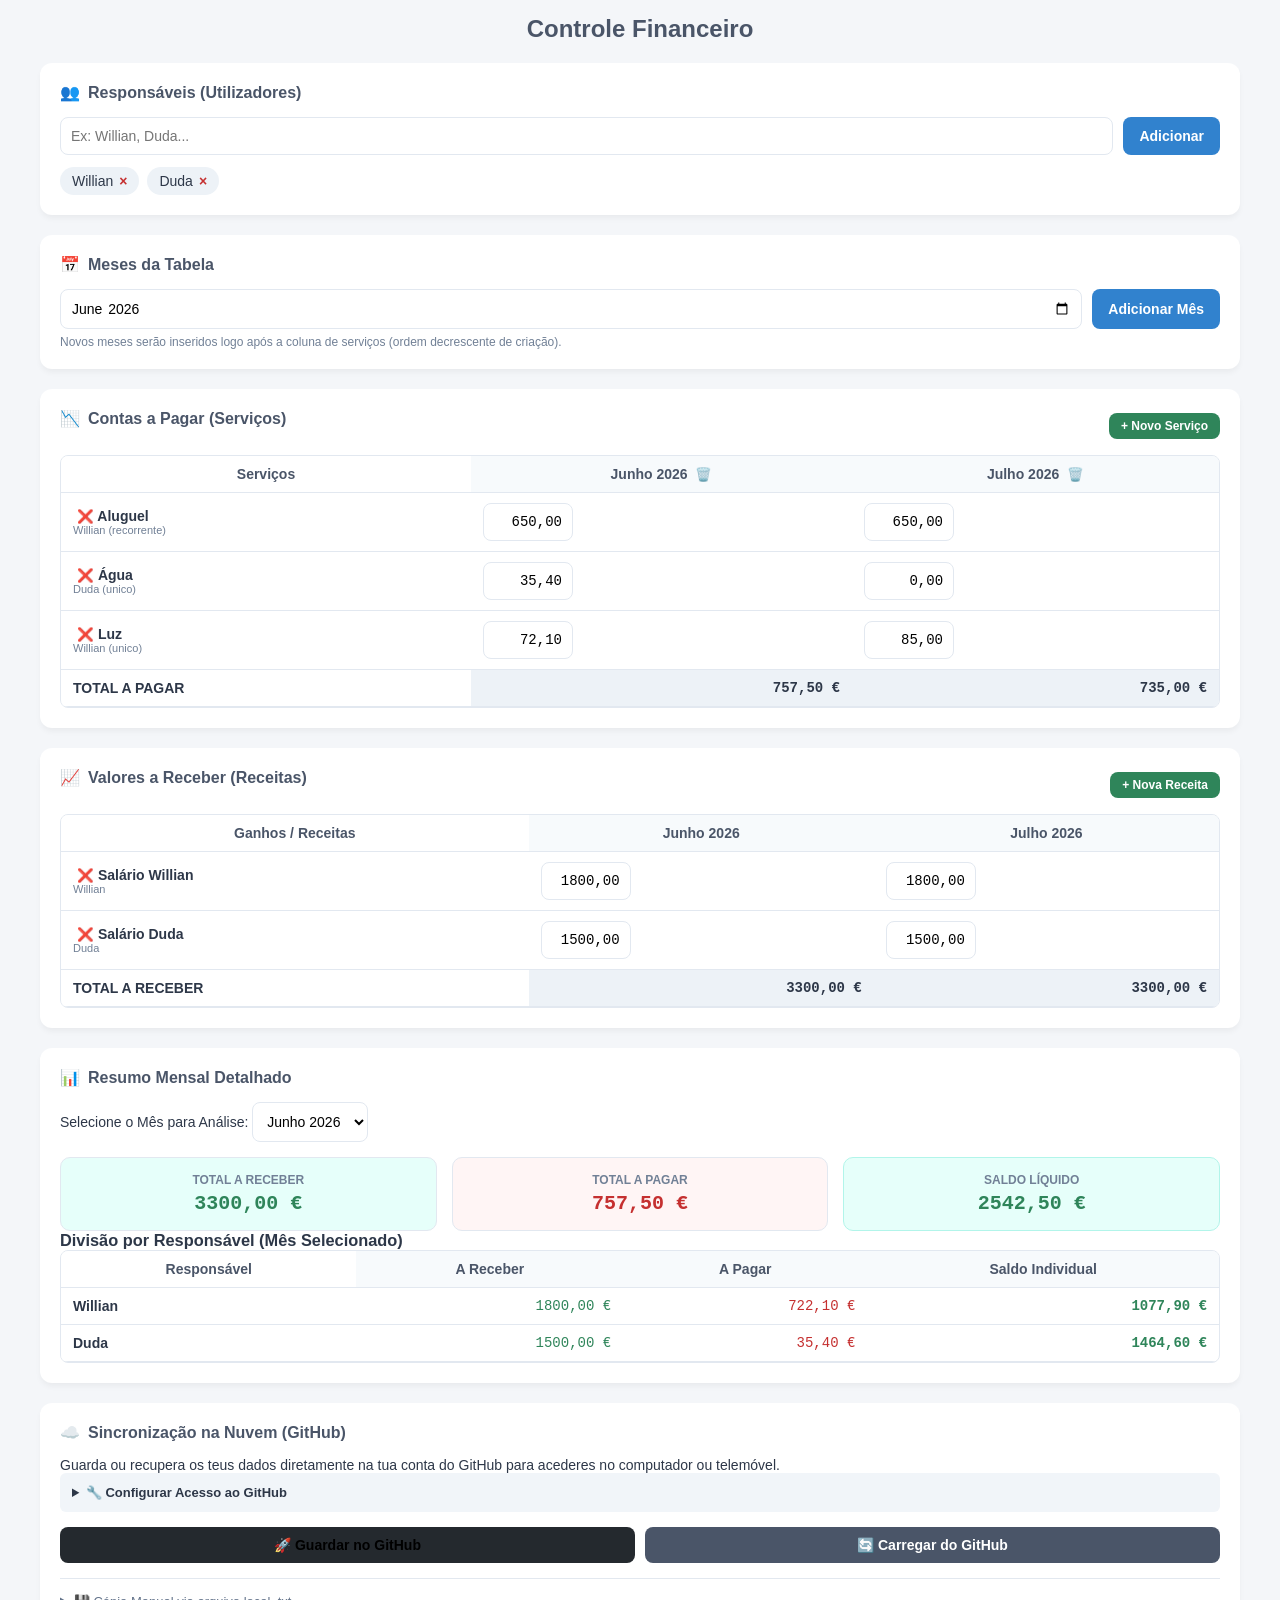
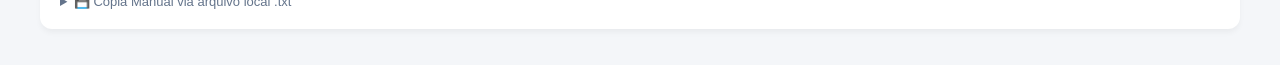
==== index.html @ 886abc7f "Add files via upload" ====
<!DOCTYPE html>
<html lang="pt">
<head>
    <meta charset="UTF-8">
    <meta name="viewport" content="width=device-width, initial-scale=1.0">
    <title>Controle Financeiro</title>
    <link rel="stylesheet" href="style.css">
</head>
<body>
    <div class="container">
        <header>
            <h1>Controle Financeiro</h1>
        </header>

        <section class="card">
            <h2><span class="icon">👥</span> Responsáveis (Utilizadores)</h2>
            <div class="user-management">
                <div class="input-group">
                    <input type="text" id="new-user-name" placeholder="Ex: Willian, Duda...">
                    <button class="btn btn-primary" onclick="addUser()">Adicionar</button>
                </div>
                <div id="users-list" class="tags-list"></div>
            </div>
        </section>

        <section class="card">
            <h2><span class="icon">📅</span> Meses da Tabela</h2>
            <div class="month-management">
                <div class="input-group">
                    <input type="month" id="new-month-input" value="2026-06">
                    <button class="btn btn-primary" onclick="addMonth()">Adicionar Mês</button>
                </div>
                <p class="help-text">Novos meses serão inseridos logo após a coluna de serviços (ordem decrescente de criação).</p>
            </div>
        </section>

        <section class="card table-card">
            <div class="table-header-actions">
                <h2><span class="icon">📉</span> Contas a Pagar (Serviços)</h2>
                <button class="btn btn-success btn-sm" onclick="openExpenseModal()">+ Novo Serviço</button>
            </div>
            <div class="table-responsive">
                <table id="expenses-table">
                    <thead></thead>
                    <tbody></tbody>
                    <tfoot></tfoot>
                </table>
            </div>
        </section>

        <section class="card table-card">
            <div class="table-header-actions">
                <h2><span class="icon">📈</span> Valores a Receber (Receitas)</h2>
                <button class="btn btn-success btn-sm" onclick="openIncomeModal()">+ Nova Receita</button>
            </div>
            <div class="table-responsive">
                <table id="incomes-table">
                    <thead></thead>
                    <tbody></tbody>
                    <tfoot></tfoot>
                </table>
            </div>
        </section>

        <section class="card summary-card">
            <h2><span class="icon">📊</span> Resumo Mensal Detalhado</h2>
            <div class="month-selector-wrapper">
                <label for="dashboard-month-select">Selecione o Mês para Análise:</label>
                <select id="dashboard-month-select" onchange="updateDashboard()">
                </select>
            </div>

            <div class="dashboard-grid">
                <div class="dash-box income-box">
                    <h3>Total a Receber</h3>
                    <p id="dash-total-income">€0,00</p>
                </div>
                <div class="dash-box expense-box">
                    <h3>Total a Pagar</h3>
                    <p id="dash-total-expense">€0,00</p>
                </div>
                <div class="dash-box balance-box" id="dash-balance-box">
                    <h3>Saldo Líquido</h3>
                    <p id="dash-balance-value">€0,00</p>
                </div>
            </div>

            <div class="breakdown-section">
                <h3>Divisão por Responsável (Mês Selecionado)</h3>
                <div class="table-responsive">
                    <table id="breakdown-table">
                        <thead>
                            <tr>
                                <th>Responsável</th>
                                <th>A Receber</th>
                                <th>A Pagar</th>
                                <th>Saldo Individual</th>
                            </tr>
                        </thead>
                        <tbody></tbody>
                    </table>
                </div>
            </div>
        </section>

<section class="card action-card">
            <h2><span class="icon">☁️</span> Sincronização na Nuvem (GitHub)</h2>
            <p>Guarda ou recupera os teus dados diretamente na tua conta do GitHub para acederes no computador ou telemóvel.</p>
            
            <div style="background: #f1f5f9; padding: 12px; border-radius: 6px; margin-bottom: 15px; font-size: 13px;">
                <details>
                    <summary style="cursor: pointer; font-weight: bold; color: var(--primary-color);">🔧 Configurar Acesso ao GitHub</summary>
                    <div style="display: flex; flex-direction: column; gap: 8px; margin-top: 10px;">
                        <input type="text" id="gh-user" placeholder="Teu utilizador do GitHub">
                        <input type="text" id="gh-repo" placeholder="Nome do repositório">
                        <input type="password" id="gh-token" placeholder="Teu Personal Access Token (Token Classic)">
                        <button class="btn" onclick="saveGitHubConfig()" style="padding: 5px; font-size: 12px;">Gravar Configuração</button>
                    </div>
                </details>
            </div>

            <div style="display: flex; gap: 10px; margin-bottom: 15px;">
                <button class="btn" style="flex: 1; background-color: #24292e;" onclick="saveToGitHub()">🚀 Guardar no GitHub</button>
                <button class="btn btn-secondary" style="flex: 1;" onclick="loadFromGitHub()">🔄 Carregar do GitHub</button>
            </div>
            
            <hr style="border: 0; border-top: 1px solid var(--border-color); margin: 15px 0;">

            <details>
                <summary style="cursor: pointer; font-size: 13px; color: #64748b;">💾 Cópia Manual via arquivo local .txt</summary>
                <div style="display: flex; flex-direction: column; gap: 10px; margin-top: 10px;">
                    <button class="btn btn-secondary" onclick="exportToTxt()">Exportar arquivo .txt</button>
                    <input type="file" id="import-file" accept=".txt" onchange="importFromTxt(event)" style="font-size: 12px;">
                </div>
            </details>
        </section>


    <div id="expense-modal" class="modal">
        <div class="modal-content">
            <span class="close-modal" onclick="closeExpenseModal()">&times;</span>
            <h3>Adicionar Novo Serviço (A Pagar)</h3>
            <div class="form-group">
                <label for="exp-name">Nome do Serviço:</label>
                <input type="text" id="exp-name" placeholder="Ex: Aluguel, Luz...">
            </div>
            <div class="form-group">
                <label for="exp-type">Tipo de Cobrança:</label>
                <select id="exp-type">
                    <option value="recorrente">Recorrente (Repete automaticamente nos novos meses)</option>
                    <option value="unico">Valor Único (Lançamento pontual)</option>
                </select>
            </div>
            <div class="form-group">
                <label for="exp-user">Responsável:</label>
                <select id="exp-user" class="user-dropdown-select"></select>
            </div>
            <button class="btn btn-success btn-block" onclick="saveNewExpense()">Salvar Serviço</button>
        </div>
    </div>

    <div id="income-modal" class="modal">
        <div class="modal-content">
            <span class="close-modal" onclick="closeIncomeModal()">&times;</span>
            <h3>Adicionar Novo Ganho (A Receber)</h3>
            <div class="form-group">
                <label for="inc-name">Descrição do Ganho:</label>
                <input type="text" id="inc-name" placeholder="Ex: Salário Willian, Subsídio...">
            </div>
            <div class="form-group">
                <label for="inc-user">Responsável:</label>
                <select id="inc-user" class="user-dropdown-select"></select>
            </div>
            <button class="btn btn-success btn-block" onclick="saveNewIncome()">Salvar Receita</button>
        </div>
    </div>

    <script src="script.js"></script>
</body>
</html>
---- style.css ----
* {
    box-sizing: border-box;
    margin: 0;
    padding: 0;
    font-family: -apple-system, BlinkMacSystemFont, "Segoe UI", Roboto, Arial, sans-serif;
}

:root {
    --bg-color: #f4f6f9;
    --card-bg: #ffffff;
    --text-main: #2d3748;
    --text-muted: #718096;
    --primary: #4a5568;
    --success: #2f855a;
    --success-light: #e6fffa;
    --danger: #c53030;
    --danger-light: #fff5f5;
    --border-color: #e2e8f0;
    --accent: #3182ce;
}

body {
    background-color: var(--bg-color);
    color: var(--text-main);
    padding: 15px;
    font-size: 14px;
}

.container {
    max-width: 1200px;
    margin: 0 auto;
}

header {
    margin-bottom: 20px;
    text-align: center;
}

header h1 {
    font-size: 24px;
    color: var(--primary);
}

.card {
    background: var(--card-bg);
    border-radius: 12px;
    padding: 20px;
    margin-bottom: 20px;
    box-shadow: 0 4px 6px -1px rgba(0, 0, 0, 0.05);
}

.card h2 {
    font-size: 16px;
    margin-bottom: 15px;
    display: flex;
    align-items: center;
    color: var(--primary);
}

.card h2 .icon { margin-right: 8px; }

.input-group {
    display: flex;
    gap: 10px;
}

input[type="text"], input[type="month"], select {
    flex: 1;
    padding: 10px;
    border: 1px solid var(--border-color);
    border-radius: 8px;
    font-size: 14px;
    background-color: #fff;
}

.btn {
    padding: 10px 16px;
    border: none;
    border-radius: 8px;
    font-weight: 600;
    cursor: pointer;
    font-size: 14px;
}

.btn-sm { padding: 6px 12px; font-size: 12px; }
.btn-primary { background-color: var(--accent); color: white; }
.btn-success { background-color: var(--success); color: white; }
.btn-secondary { background-color: var(--primary); color: white; }
.btn-block { width: 100%; display: block; }

.help-text { font-size: 12px; color: var(--text-muted); margin-top: 6px; }

.tags-list { display: flex; flex-wrap: wrap; gap: 8px; margin-top: 12px; }
.tag {
    background: #edf2f7;
    padding: 6px 12px;
    border-radius: 20px;
    display: flex;
    align-items: center;
    gap: 6px;
}
.tag .remove-btn { cursor: pointer; color: var(--danger); font-weight: bold; }

.table-header-actions {
    display: flex;
    justify-content: space-between;
    align-items: center;
    margin-bottom: 12px;
}

.table-responsive {
    width: 100%;
    overflow-x: auto;
    border: 1px solid var(--border-color);
    border-radius: 8px;
}

table {
    width: 100%;
    border-collapse: collapse;
    min-width: 600px;
}

th, td {
    padding: 10px 12px;
    border-bottom: 1px solid var(--border-color);
}

th { background-color: #f7fafc; color: var(--primary); font-weight: 600; }

td:first-child, th:first-child {
    font-weight: 600;
    position: sticky;
    left: 0;
    background: #fff;
    z-index: 2;
    box-shadow: 2px 0 5px rgba(0,0,0,0.03);
}

.currency-input {
    width: 90px;
    padding: 6px;
    border: 1px solid transparent;
    border-radius: 4px;
    text-align: right;
    background: #f8fafc;
    font-family: monospace;
}

.currency-input:focus {
    border-color: var(--accent);
    background: #fff;
    outline: none;
}

tfoot tr { background-color: #edf2f7; font-weight: bold; }

.meta-info { display: block; font-size: 11px; color: var(--text-muted); font-weight: normal; }
.delete-row-btn { background: none; border: none; color: var(--danger); cursor: pointer; margin-left: 4px;}

.dashboard-grid {
    display: grid;
    grid-template-columns: repeat(auto-fit, minmax(220px, 1fr));
    gap: 15px;
    margin-top: 15px;
}

.dash-box { padding: 15px; border-radius: 10px; text-align: center; border: 1px solid var(--border-color); }
.dash-box h3 { font-size: 12px; color: var(--text-muted); text-transform: uppercase; margin-bottom: 5px;}
.dash-box p { font-size: 20px; font-weight: bold; font-family: monospace; }

.income-box { background: var(--success-light); color: var(--success); }
.expense-box { background: var(--danger-light); color: var(--danger); }
.balance-positive { background: var(--success-light); color: var(--success); border-color: #b2f5ea; }
.balance-negative { background: var(--danger-light); color: var(--danger); border-color: #feb2b2; }

.modal {
    display: none; position: fixed; z-index: 100; left: 0; top: 0; width: 100%; height: 100%;
    background: rgba(0,0,0,0.4); align-items: center; justify-content: center; padding: 15px;
}
.modal-content { background: #fff; padding: 20px; border-radius: 12px; width: 100%; max-width: 400px; position: relative; }
.close-modal { position: absolute; right: 15px; top: 12px; font-size: 24px; cursor: pointer; }
.form-group { margin-bottom: 15px; }
.form-group label { display: block; margin-bottom: 5px; font-weight: 600; }

@media (max-width: 600px) {
    .dashboard-grid { grid-template-columns: 1fr; }
    .input-group { flex-direction: column; }
    .btn { width: 100%; text-align: center; }
}
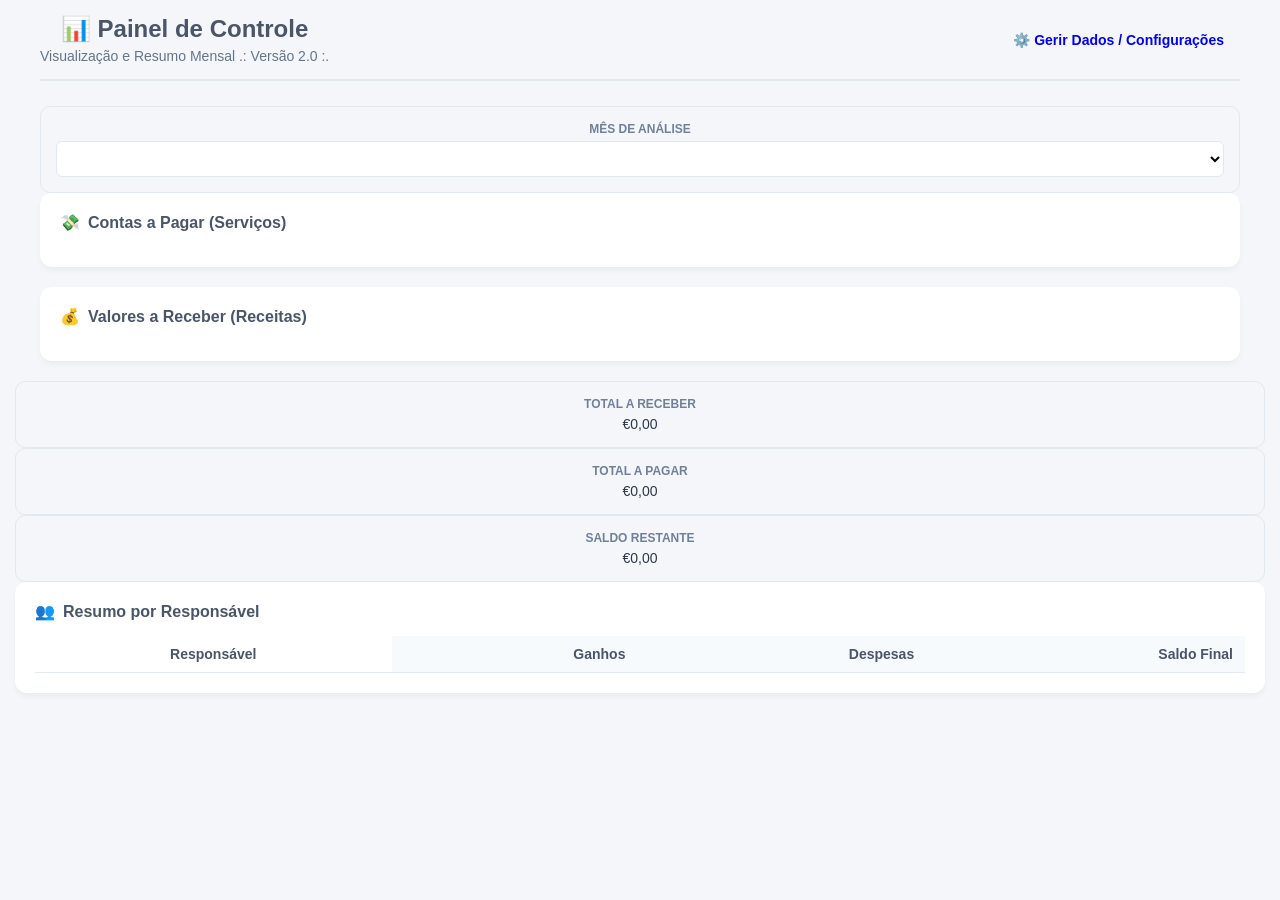
==== commit a242ddd0: "Refactor index.html for financial management UI" ====
--- a/index.html
+++ b/index.html
@@ -1,45 +1,35 @@
 <!DOCTYPE html>
-<html lang="pt">
+<html lang="pt-PT">
 <head>
     <meta charset="UTF-8">
     <meta name="viewport" content="width=device-width, initial-scale=1.0">
-    <title>Controle Financeiro</title>
+    <title>Gestão Financeira</title>
     <link rel="stylesheet" href="style.css">
 </head>
 <body>
+
     <div class="container">
-        <header>
-            <h1>Controle Financeiro</h1>
+        <header style="display: flex; justify-content: space-between; align-items: center; margin-bottom: 25px; padding-bottom: 15px; border-bottom: 2px solid var(--border-color);">
+            <div>
+                <h1 style="margin: 0;">📊 Painel de Controle</h1>
+                <p style="margin: 5px 0 0 0; color: #64748b;">Visualização e Resumo Mensal .: Versão 2.0 :.</p>
+            </div>
+            <a href="config.html" class="btn" style="background-color: var(--primary-color); text-decoration: none; display: inline-flex; align-items: center; gap: 8px;">
+                ⚙️ Gerir Dados / Configurações
+            </a>
         </header>
 
+            <div class="dash-box">
+                <h3>Mês de Análise</h3>
+                <select id="dashboard-month-select" onchange="updateDashboard()" style="width: 100%; padding: 8px; border-radius: 6px; border: 1px solid var(--border-color); font-weight: bold;"></select>
+            </div>
+
+ 
         <section class="card">
-            <h2><span class="icon">👥</span> Responsáveis (Utilizadores)</h2>
-            <div class="user-management">
-                <div class="input-group">
-                    <input type="text" id="new-user-name" placeholder="Ex: Willian, Duda...">
-                    <button class="btn btn-primary" onclick="addUser()">Adicionar</button>
-                </div>
-                <div id="users-list" class="tags-list"></div>
+            <div class="card-header">
+                <h2><span class="icon">💸</span> Contas a Pagar (Serviços)</h2>
             </div>
-        </section>
-
-        <section class="card">
-            <h2><span class="icon">📅</span> Meses da Tabela</h2>
-            <div class="month-management">
-                <div class="input-group">
-                    <input type="month" id="new-month-input" value="2026-06">
-                    <button class="btn btn-primary" onclick="addMonth()">Adicionar Mês</button>
-                </div>
-                <p class="help-text">Novos meses serão inseridos logo após a coluna de serviços (ordem decrescente de criação).</p>
-            </div>
-        </section>
-
-        <section class="card table-card">
-            <div class="table-header-actions">
-                <h2><span class="icon">📉</span> Contas a Pagar (Serviços)</h2>
-                <button class="btn btn-success btn-sm" onclick="openExpenseModal()">+ Novo Serviço</button>
-            </div>
-            <div class="table-responsive">
+            <div class="table-container">
                 <table id="expenses-table">
                     <thead></thead>
                     <tbody></tbody>
@@ -48,12 +38,11 @@
             </div>
         </section>
 
-        <section class="card table-card">
-            <div class="table-header-actions">
-                <h2><span class="icon">📈</span> Valores a Receber (Receitas)</h2>
-                <button class="btn btn-success btn-sm" onclick="openIncomeModal()">+ Nova Receita</button>
+        <section class="card">
+            <div class="card-header">
+                <h2><span class="icon">💰</span> Valores a Receber (Receitas)</h2>
             </div>
-            <div class="table-responsive">
+            <div class="table-container">
                 <table id="incomes-table">
                     <thead></thead>
                     <tbody></tbody>
@@ -61,120 +50,44 @@
                 </table>
             </div>
         </section>
+    </div>
 
-        <section class="card summary-card">
-            <h2><span class="icon">📊</span> Resumo Mensal Detalhado</h2>
-            <div class="month-selector-wrapper">
-                <label for="dashboard-month-select">Selecione o Mês para Análise:</label>
-                <select id="dashboard-month-select" onchange="updateDashboard()">
-                </select>
+       <section class="dashboard">
+
+            <div class="dash-box">
+                <h3>Total a Receber</h3>
+                <div class="value total-income" id="dash-total-income">€0,00</div>
             </div>
-
-            <div class="dashboard-grid">
-                <div class="dash-box income-box">
-                    <h3>Total a Receber</h3>
-                    <p id="dash-total-income">€0,00</p>
-                </div>
-                <div class="dash-box expense-box">
-                    <h3>Total a Pagar</h3>
-                    <p id="dash-total-expense">€0,00</p>
-                </div>
-                <div class="dash-box balance-box" id="dash-balance-box">
-                    <h3>Saldo Líquido</h3>
-                    <p id="dash-balance-value">€0,00</p>
-                </div>
+            <div class="dash-box">
+                <h3>Total a Pagar</h3>
+                <div class="value total-expense" id="dash-total-expense">€0,00</div>
             </div>
-
-            <div class="breakdown-section">
-                <h3>Divisão por Responsável (Mês Selecionado)</h3>
-                <div class="table-responsive">
-                    <table id="breakdown-table">
-                        <thead>
-                            <tr>
-                                <th>Responsável</th>
-                                <th>A Receber</th>
-                                <th>A Pagar</th>
-                                <th>Saldo Individual</th>
-                            </tr>
-                        </thead>
-                        <tbody></tbody>
-                    </table>
-                </div>
+            <div class="dash-box balance-box" id="dash-balance-box">
+                <h3>Saldo Restante</h3>
+                <div class="value" id="dash-balance-value">€0,00</div>
             </div>
         </section>
 
-<section class="card action-card">
-            <h2><span class="icon">☁️</span> Sincronização na Nuvem (GitHub)</h2>
-            <p>Guarda ou recupera os teus dados diretamente na tua conta do GitHub para acederes no computador ou telemóvel.</p>
-            
-            <div style="background: #f1f5f9; padding: 12px; border-radius: 6px; margin-bottom: 15px; font-size: 13px;">
-                <details>
-                    <summary style="cursor: pointer; font-weight: bold; color: var(--primary-color);">🔧 Configurar Acesso ao GitHub</summary>
-                    <div style="display: flex; flex-direction: column; gap: 8px; margin-top: 10px;">
-                        <input type="text" id="gh-user" placeholder="Teu utilizador do GitHub">
-                        <input type="text" id="gh-repo" placeholder="Nome do repositório">
-                        <input type="password" id="gh-token" placeholder="Teu Personal Access Token (Token Classic)">
-                        <button class="btn" onclick="saveGitHubConfig()" style="padding: 5px; font-size: 12px;">Gravar Configuração</button>
-                    </div>
-                </details>
+        <section class="card">
+            <h2><span class="icon">👥</span> Resumo por Responsável</h2>
+            <div class="table-container">
+                <table id="breakdown-table">
+                    <thead>
+                        <tr>
+                            <th>Responsável</th>
+                            <th style="text-align: right;">Ganhos</th>
+                            <th style="text-align: right;">Despesas</th>
+                            <th style="text-align: right;">Saldo Final</th>
+                        </tr>
+                    </thead>
+                    <tbody>
+                        </tbody>
+                </table>
             </div>
-
-            <div style="display: flex; gap: 10px; margin-bottom: 15px;">
-                <button class="btn" style="flex: 1; background-color: #24292e;" onclick="saveToGitHub()">🚀 Guardar no GitHub</button>
-                <button class="btn btn-secondary" style="flex: 1;" onclick="loadFromGitHub()">🔄 Carregar do GitHub</button>
-            </div>
-            
-            <hr style="border: 0; border-top: 1px solid var(--border-color); margin: 15px 0;">
-
-            <details>
-                <summary style="cursor: pointer; font-size: 13px; color: #64748b;">💾 Cópia Manual via arquivo local .txt</summary>
-                <div style="display: flex; flex-direction: column; gap: 10px; margin-top: 10px;">
-                    <button class="btn btn-secondary" onclick="exportToTxt()">Exportar arquivo .txt</button>
-                    <input type="file" id="import-file" accept=".txt" onchange="importFromTxt(event)" style="font-size: 12px;">
-                </div>
-            </details>
         </section>
 
 
-    <div id="expense-modal" class="modal">
-        <div class="modal-content">
-            <span class="close-modal" onclick="closeExpenseModal()">&times;</span>
-            <h3>Adicionar Novo Serviço (A Pagar)</h3>
-            <div class="form-group">
-                <label for="exp-name">Nome do Serviço:</label>
-                <input type="text" id="exp-name" placeholder="Ex: Aluguel, Luz...">
-            </div>
-            <div class="form-group">
-                <label for="exp-type">Tipo de Cobrança:</label>
-                <select id="exp-type">
-                    <option value="recorrente">Recorrente (Repete automaticamente nos novos meses)</option>
-                    <option value="unico">Valor Único (Lançamento pontual)</option>
-                </select>
-            </div>
-            <div class="form-group">
-                <label for="exp-user">Responsável:</label>
-                <select id="exp-user" class="user-dropdown-select"></select>
-            </div>
-            <button class="btn btn-success btn-block" onclick="saveNewExpense()">Salvar Serviço</button>
-        </div>
-    </div>
-
-    <div id="income-modal" class="modal">
-        <div class="modal-content">
-            <span class="close-modal" onclick="closeIncomeModal()">&times;</span>
-            <h3>Adicionar Novo Ganho (A Receber)</h3>
-            <div class="form-group">
-                <label for="inc-name">Descrição do Ganho:</label>
-                <input type="text" id="inc-name" placeholder="Ex: Salário Willian, Subsídio...">
-            </div>
-            <div class="form-group">
-                <label for="inc-user">Responsável:</label>
-                <select id="inc-user" class="user-dropdown-select"></select>
-            </div>
-            <button class="btn btn-success btn-block" onclick="saveNewIncome()">Salvar Receita</button>
-        </div>
-    </div>
 
     <script src="script.js"></script>
 </body>
-</html>+</html>
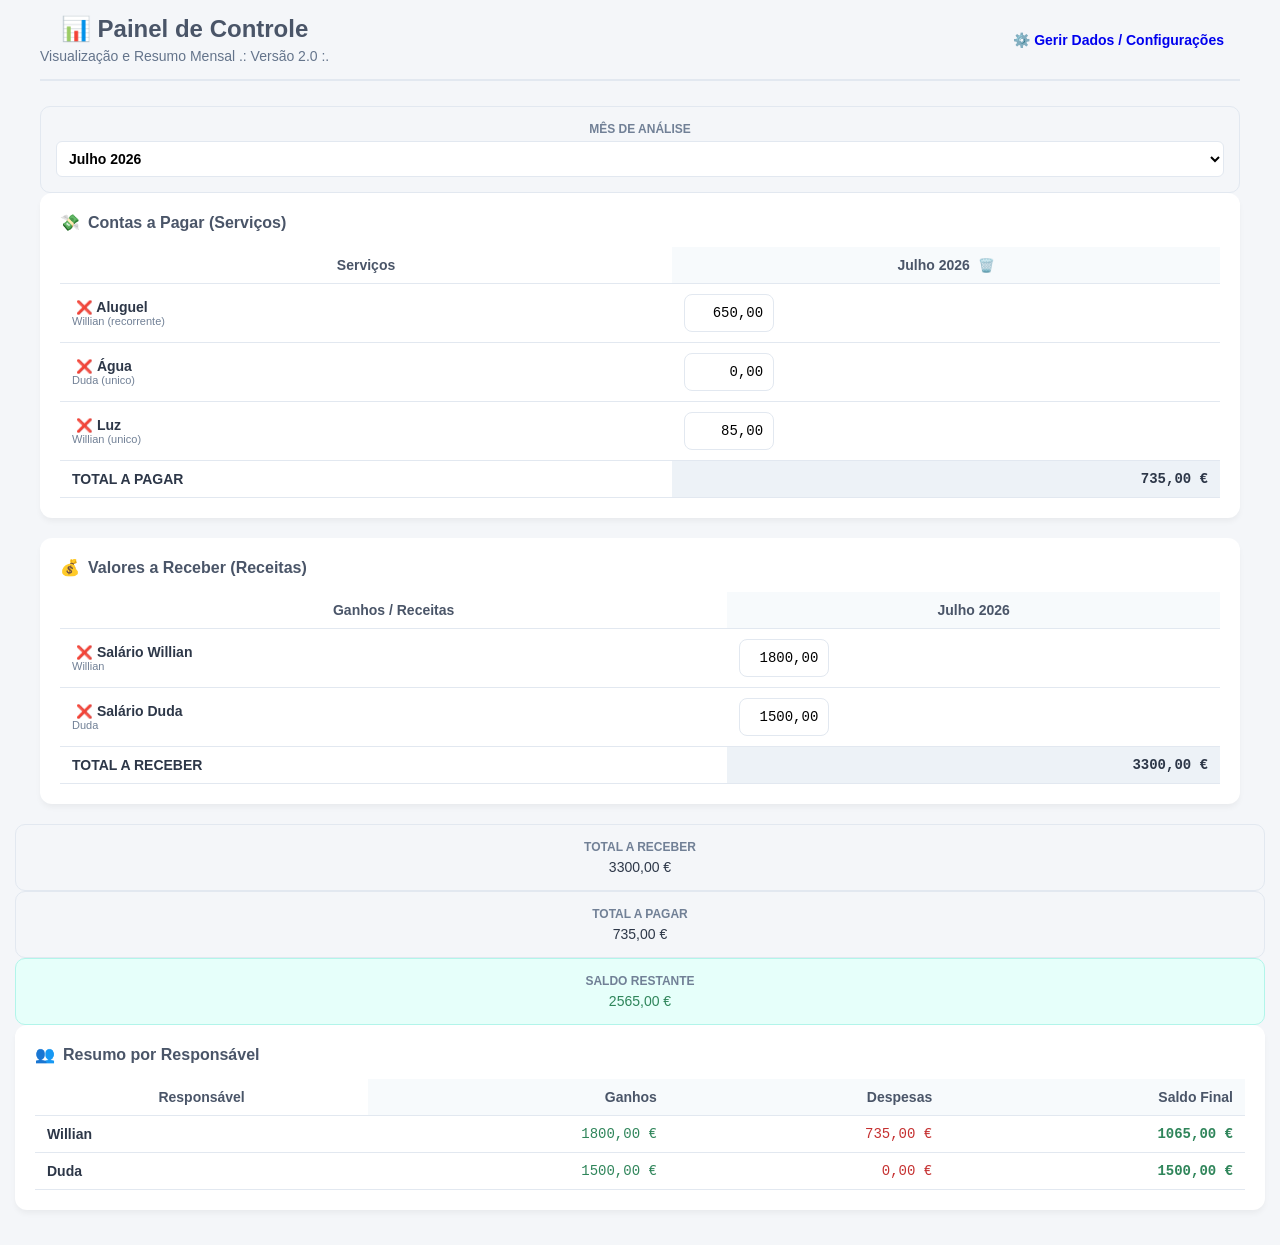
==== commit f8e9d916: "Add files via upload" ====
--- a/index.html
+++ b/index.html
@@ -90,4 +90,4 @@
 
     <script src="script.js"></script>
 </body>
-</html>
+</html>
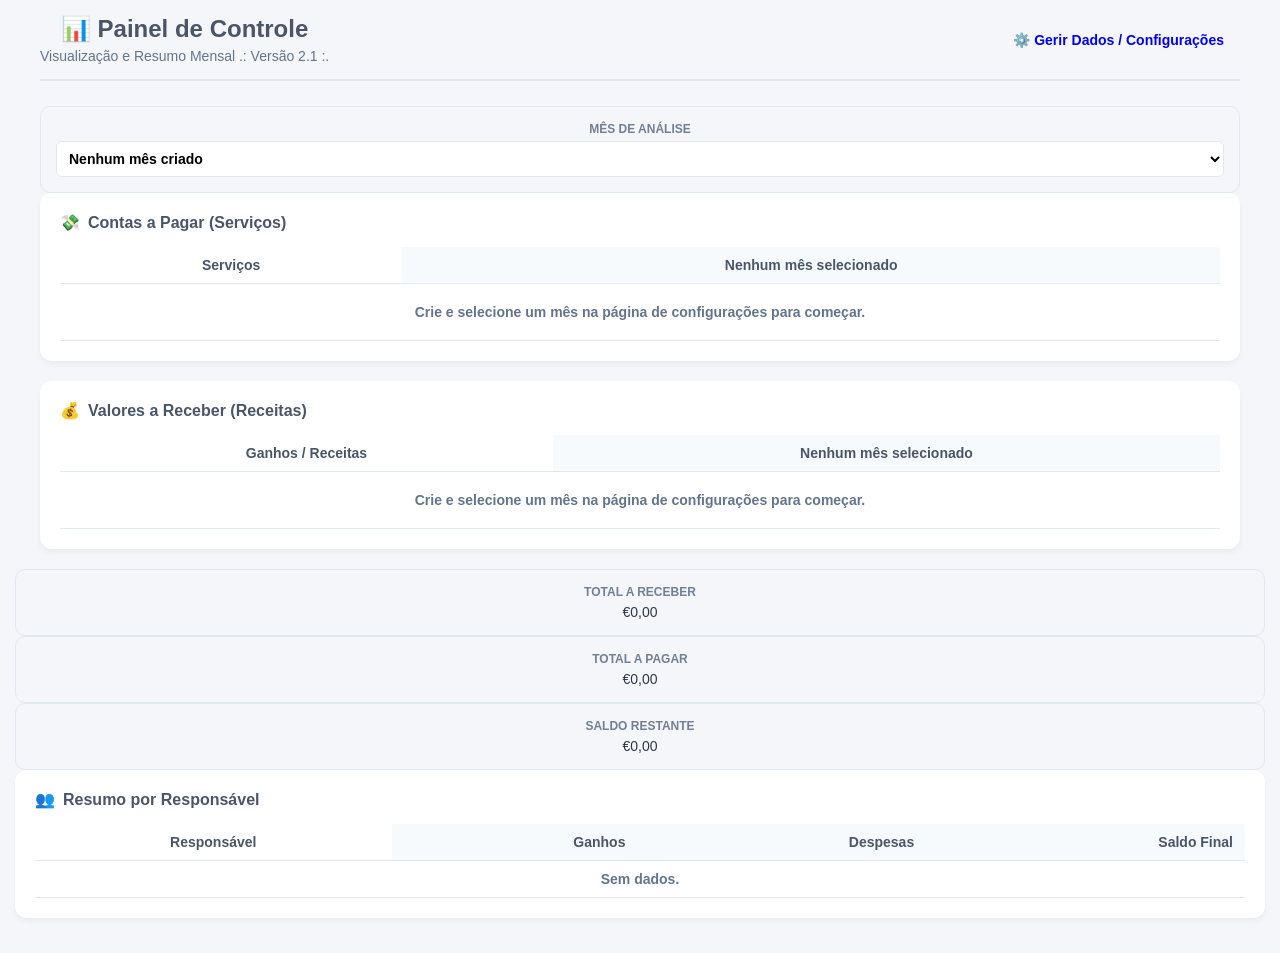
==== commit 60fa2481: "Update index.html" ====
--- a/index.html
+++ b/index.html
@@ -12,7 +12,7 @@
         <header style="display: flex; justify-content: space-between; align-items: center; margin-bottom: 25px; padding-bottom: 15px; border-bottom: 2px solid var(--border-color);">
             <div>
                 <h1 style="margin: 0;">📊 Painel de Controle</h1>
-                <p style="margin: 5px 0 0 0; color: #64748b;">Visualização e Resumo Mensal .: Versão 2.0 :.</p>
+                <p style="margin: 5px 0 0 0; color: #64748b;">Visualização e Resumo Mensal .: Versão 2.1 :.</p>
             </div>
             <a href="config.html" class="btn" style="background-color: var(--primary-color); text-decoration: none; display: inline-flex; align-items: center; gap: 8px;">
                 ⚙️ Gerir Dados / Configurações
@@ -90,4 +90,4 @@
 
     <script src="script.js"></script>
 </body>
-</html>+</html>
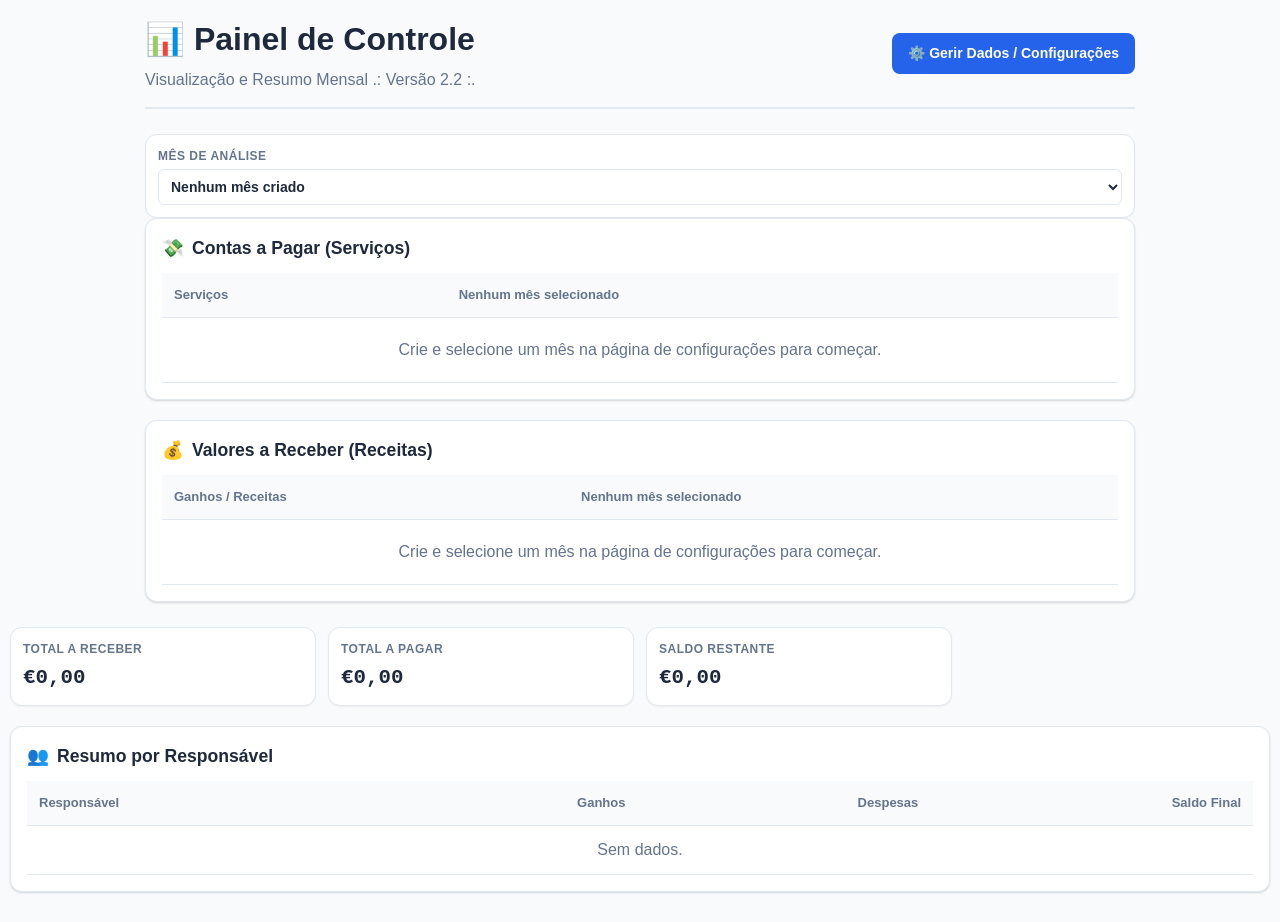
==== commit 67b30ad7: "Update index.html" ====
--- a/index.html
+++ b/index.html
@@ -12,7 +12,7 @@
         <header style="display: flex; justify-content: space-between; align-items: center; margin-bottom: 25px; padding-bottom: 15px; border-bottom: 2px solid var(--border-color);">
             <div>
                 <h1 style="margin: 0;">📊 Painel de Controle</h1>
-                <p style="margin: 5px 0 0 0; color: #64748b;">Visualização e Resumo Mensal .: Versão 2.1 :.</p>
+                <p style="margin: 5px 0 0 0; color: #64748b;">Visualização e Resumo Mensal .: Versão 2.2 :.</p>
             </div>
             <a href="config.html" class="btn" style="background-color: var(--primary-color); text-decoration: none; display: inline-flex; align-items: center; gap: 8px;">
                 ⚙️ Gerir Dados / Configurações
--- a/style.css
+++ b/style.css
@@ -1,190 +1,296 @@
+/* ==========================================================================
+   AGRUPAMENTO DE VARIÁVEIS E ESTILOS GERAIS
+   ========================================================================== */
+:root {
+    --primary-color: #2563eb;
+    --primary-hover: #1d4ed8;
+    --secondary-color: #64748b;
+    --secondary-hover: #475569;
+    --success: #10b981;
+    --danger: #ef4444;
+    --background: #f8fafc;
+    --card-bg: #ffffff;
+    --text-color: #1e293b;
+    --border-color: #e2e8f0;
+}
+
 * {
     box-sizing: border-box;
     margin: 0;
     padding: 0;
-    font-family: -apple-system, BlinkMacSystemFont, "Segoe UI", Roboto, Arial, sans-serif;
-}
-
-:root {
-    --bg-color: #f4f6f9;
-    --card-bg: #ffffff;
-    --text-main: #2d3748;
-    --text-muted: #718096;
-    --primary: #4a5568;
-    --success: #2f855a;
-    --success-light: #e6fffa;
-    --danger: #c53030;
-    --danger-light: #fff5f5;
-    --border-color: #e2e8f0;
-    --accent: #3182ce;
 }
 
 body {
-    background-color: var(--bg-color);
-    color: var(--text-main);
-    padding: 15px;
-    font-size: 14px;
+    font-family: -apple-system, BlinkMacSystemFont, "Segoe UI", Roboto, Helvetica, Arial, sans-serif;
+    background-color: var(--background);
+    color: var(--text-color);
+    line-height: 1.5;
+    padding: 10px;
 }
 
 .container {
-    max-width: 1200px;
+    max-width: 1000px;
     margin: 0 auto;
-}
-
-header {
-    margin-bottom: 20px;
-    text-align: center;
-}
-
-header h1 {
-    font-size: 24px;
-    color: var(--primary);
-}
-
+    padding: 5px;
+}
+
+/* ==========================================================================
+   COMPONENTES CORE (BOTÕES, CARDS, INPUTS)
+   ========================================================================== */
 .card {
     background: var(--card-bg);
     border-radius: 12px;
-    padding: 20px;
+    padding: 16px;
     margin-bottom: 20px;
-    box-shadow: 0 4px 6px -1px rgba(0, 0, 0, 0.05);
+    box-shadow: 0 1px 3px rgba(0, 0, 0, 0.05), 0 1px 2px rgba(0, 0, 0, 0.1);
+    border: 1px solid var(--border-color);
 }
 
 .card h2 {
-    font-size: 16px;
-    margin-bottom: 15px;
+    font-size: 1.1rem;
+    margin-bottom: 12px;
     display: flex;
     align-items: center;
-    color: var(--primary);
-}
-
-.card h2 .icon { margin-right: 8px; }
-
-.input-group {
-    display: flex;
-    gap: 10px;
-}
-
-input[type="text"], input[type="month"], select {
-    flex: 1;
-    padding: 10px;
-    border: 1px solid var(--border-color);
-    border-radius: 8px;
-    font-size: 14px;
-    background-color: #fff;
+    gap: 8px;
 }
 
 .btn {
+    background-color: var(--primary-color);
+    color: white;
+    border: none;
     padding: 10px 16px;
-    border: none;
     border-radius: 8px;
     font-weight: 600;
     cursor: pointer;
     font-size: 14px;
-}
-
-.btn-sm { padding: 6px 12px; font-size: 12px; }
-.btn-primary { background-color: var(--accent); color: white; }
-.btn-success { background-color: var(--success); color: white; }
-.btn-secondary { background-color: var(--primary); color: white; }
-.btn-block { width: 100%; display: block; }
-
-.help-text { font-size: 12px; color: var(--text-muted); margin-top: 6px; }
-
-.tags-list { display: flex; flex-wrap: wrap; gap: 8px; margin-top: 12px; }
+    transition: background 0.2s;
+    text-align: center;
+}
+
+.btn:hover { background-color: var(--primary-hover); }
+
+.btn-secondary {
+    background-color: #f1f5f9;
+    color: var(--text-color);
+    border: 1px solid var(--border-color);
+}
+.btn-secondary:hover { background-color: #e2e8f0; }
+
+input, select {
+    width: 100%;
+    padding: 10px;
+    border: 1px solid var(--border-color);
+    border-radius: 8px;
+    font-size: 14px;
+    background-color: #fff;
+    color: var(--text-color);
+}
+
+input:focus, select:focus {
+    outline: 2px solid var(--primary-color);
+}
+
+/* Tags de utilizadores na página config */
+.tags-container {
+    display: flex;
+    flex-wrap: wrap;
+    gap: 8px;
+    margin-top: 10px;
+}
 .tag {
-    background: #edf2f7;
+    background: #e2e8f0;
     padding: 6px 12px;
     border-radius: 20px;
-    display: flex;
+    font-size: 13px;
+    font-weight: 500;
+    display: inline-flex;
     align-items: center;
     gap: 6px;
 }
-.tag .remove-btn { cursor: pointer; color: var(--danger); font-weight: bold; }
-
-.table-header-actions {
-    display: flex;
-    justify-content: space-between;
-    align-items: center;
-    margin-bottom: 12px;
-}
-
-.table-responsive {
+.tag .remove-btn {
+    cursor: pointer;
+    color: var(--danger);
+    font-weight: bold;
+}
+
+/* ==========================================================================
+   DASHBOARD RESTRUTURADO (RESPONSIVO POR PADRÃO)
+   ========================================================================== */
+.dashboard {
+    display: grid;
+    grid-template-columns: repeat(2, 1fr); /* 2 colunas no telemóvel */
+    gap: 12px;
+    margin-bottom: 20px;
+}
+
+.dash-box {
+    background: var(--card-bg);
+    padding: 12px;
+    border-radius: 12px;
+    border: 1px solid var(--border-color);
+    box-shadow: 0 1px 2px rgba(0,0,0,0.05);
+}
+
+/* Faz a caixa do Mês e do Saldo ocuparem a largura total no telemóvel */
+.dash-box:first-child, 
+.balance-box {
+    grid-column: span 2;
+}
+
+.dash-box h3 {
+    font-size: 12px;
+    color: var(--secondary-color);
+    text-transform: uppercase;
+    margin-bottom: 4px;
+    letter-spacing: 0.5px;
+}
+
+.dash-box .value {
+    font-size: 1.3rem;
+    font-weight: 700;
+    font-family: monospace;
+}
+
+.balance-positive { background-color: #f0fdf4; border-color: #bbf7d0; color: #166534; }
+.balance-negative { background-color: #fef2f2; border-color: #fecaca; color: #991b1b; }
+
+/* ==========================================================================
+   ESTILOS DE TABELA (ESTRUTURA PARA DESKTOP)
+   ========================================================================== */
+.table-container {
     width: 100%;
-    overflow-x: auto;
-    border: 1px solid var(--border-color);
-    border-radius: 8px;
+    overflow-x: visible; /* Não precisa de barra de rolagem horizontal */
 }
 
 table {
     width: 100%;
     border-collapse: collapse;
-    min-width: 600px;
+    margin-top: 5px;
 }
 
 th, td {
-    padding: 10px 12px;
+    padding: 12px;
+    text-align: left;
     border-bottom: 1px solid var(--border-color);
 }
 
-th { background-color: #f7fafc; color: var(--primary); font-weight: 600; }
-
-td:first-child, th:first-child {
+th {
+    background-color: #f8fafc;
     font-weight: 600;
-    position: sticky;
-    left: 0;
-    background: #fff;
-    z-index: 2;
-    box-shadow: 2px 0 5px rgba(0,0,0,0.03);
+    font-size: 13px;
+    color: var(--secondary-color);
+}
+
+.meta-info {
+    display: block;
+    font-size: 11px;
+    color: var(--secondary-color);
+    margin-top: 2px;
+}
+
+.delete-row-btn {
+    background: none;
+    border: none;
+    cursor: pointer;
+    font-size: 12px;
+    margin-right: 4px;
 }
 
 .currency-input {
-    width: 90px;
+    text-align: right;
+    font-family: monospace;
+    font-weight: bold;
+    max-width: 120px;
     padding: 6px;
-    border: 1px solid transparent;
-    border-radius: 4px;
-    text-align: right;
-    background: #f8fafc;
-    font-family: monospace;
-}
-
-.currency-input:focus {
-    border-color: var(--accent);
-    background: #fff;
-    outline: none;
-}
-
-tfoot tr { background-color: #edf2f7; font-weight: bold; }
-
-.meta-info { display: block; font-size: 11px; color: var(--text-muted); font-weight: normal; }
-.delete-row-btn { background: none; border: none; color: var(--danger); cursor: pointer; margin-left: 4px;}
-
-.dashboard-grid {
-    display: grid;
-    grid-template-columns: repeat(auto-fit, minmax(220px, 1fr));
-    gap: 15px;
-    margin-top: 15px;
-}
-
-.dash-box { padding: 15px; border-radius: 10px; text-align: center; border: 1px solid var(--border-color); }
-.dash-box h3 { font-size: 12px; color: var(--text-muted); text-transform: uppercase; margin-bottom: 5px;}
-.dash-box p { font-size: 20px; font-weight: bold; font-family: monospace; }
-
-.income-box { background: var(--success-light); color: var(--success); }
-.expense-box { background: var(--danger-light); color: var(--danger); }
-.balance-positive { background: var(--success-light); color: var(--success); border-color: #b2f5ea; }
-.balance-negative { background: var(--danger-light); color: var(--danger); border-color: #feb2b2; }
-
-.modal {
-    display: none; position: fixed; z-index: 100; left: 0; top: 0; width: 100%; height: 100%;
-    background: rgba(0,0,0,0.4); align-items: center; justify-content: center; padding: 15px;
-}
-.modal-content { background: #fff; padding: 20px; border-radius: 12px; width: 100%; max-width: 400px; position: relative; }
-.close-modal { position: absolute; right: 15px; top: 12px; font-size: 24px; cursor: pointer; }
-.form-group { margin-bottom: 15px; }
-.form-group label { display: block; margin-bottom: 5px; font-weight: 600; }
-
+    float: right; /* Alinha o input à direita na célula */
+}
+
+/* ==========================================================================
+   MEDIA QUERIES - MÁGICA RECEPTIVA PARA TELEMÓVEL
+   ========================================================================== */
 @media (max-width: 600px) {
-    .dashboard-grid { grid-template-columns: 1fr; }
-    .input-group { flex-direction: column; }
-    .btn { width: 100%; text-align: center; }
-}+    /* Ajustes de cabeçalho do topo */
+    header {
+        flex-direction: column;
+        align-items: stretch !important;
+        gap: 12px;
+        text-align: center;
+    }
+    
+    header .btn {
+        width: 100%;
+        justify-content: center;
+    }
+
+    /* TRANSFORMAÇÃO DA TABELA EM CARDS COESOS NO TELEMÓVEL */
+    table, thead, tbody, tfoot, tr, th, td {
+        display: block; 
+    }
+
+    /* Esconde o cabeçalho original da tabela que não serve no telemóvel */
+    thead tr {
+        position: absolute;
+        top: -9999px;
+        left: -9999px;
+    }
+
+    /* Estiliza cada linha (serviço/receita) como um mini-card */
+    tbody tr {
+        background: #f8fafc;
+        border: 1px solid var(--border-color);
+        border-radius: 8px;
+        padding: 10px;
+        margin-bottom: 10px;
+        overflow: hidden;
+    }
+
+    /* Ajusta as células internas do mini-card */
+    tbody td {
+        border: none;
+        padding: 6px 0;
+        width: 100%;
+        display: inline-block;
+    }
+
+    /* Faz o input monetário ocupar uma posição de destaque no mini-card */
+    tbody td:last-child {
+        border-top: 1px dashed var(--border-color);
+        margin-top: 6px;
+        padding-top: 10px;
+    }
+
+    .currency-input {
+        max-width: 100%; /* Input expande para a largura do card no telemóvel */
+        width: 100%;
+        text-align: center; /* Facilita a digitação centralizada no telemóvel */
+        float: none;
+        font-size: 16px; /* Evita o zoom automático irritante do Safari/iOS */
+    }
+
+    /* Ajusta o rodapé (Totalizador) */
+    tfoot tr {
+        background: #e2e8f0;
+        border-radius: 8px;
+        padding: 12px;
+        text-align: center;
+        font-weight: bold;
+    }
+    
+    tfoot td {
+        border: none;
+        padding: 4px 0;
+        display: block;
+        text-align: center !important;
+    }
+}
+
+/* Expansão do Dashboard para ecrãs maiores (Computador) */
+@media (min-width: 601px) {
+    .dashboard {
+        grid-template-columns: repeat(4, 1fr); /* 4 colunas perfeitamente alinhadas */
+    }
+    .dash-box:first-child, 
+    .balance-box {
+        grid-column: auto; /* Desfaz o efeito de ecrã inteiro do telemóvel */
+    }
+}
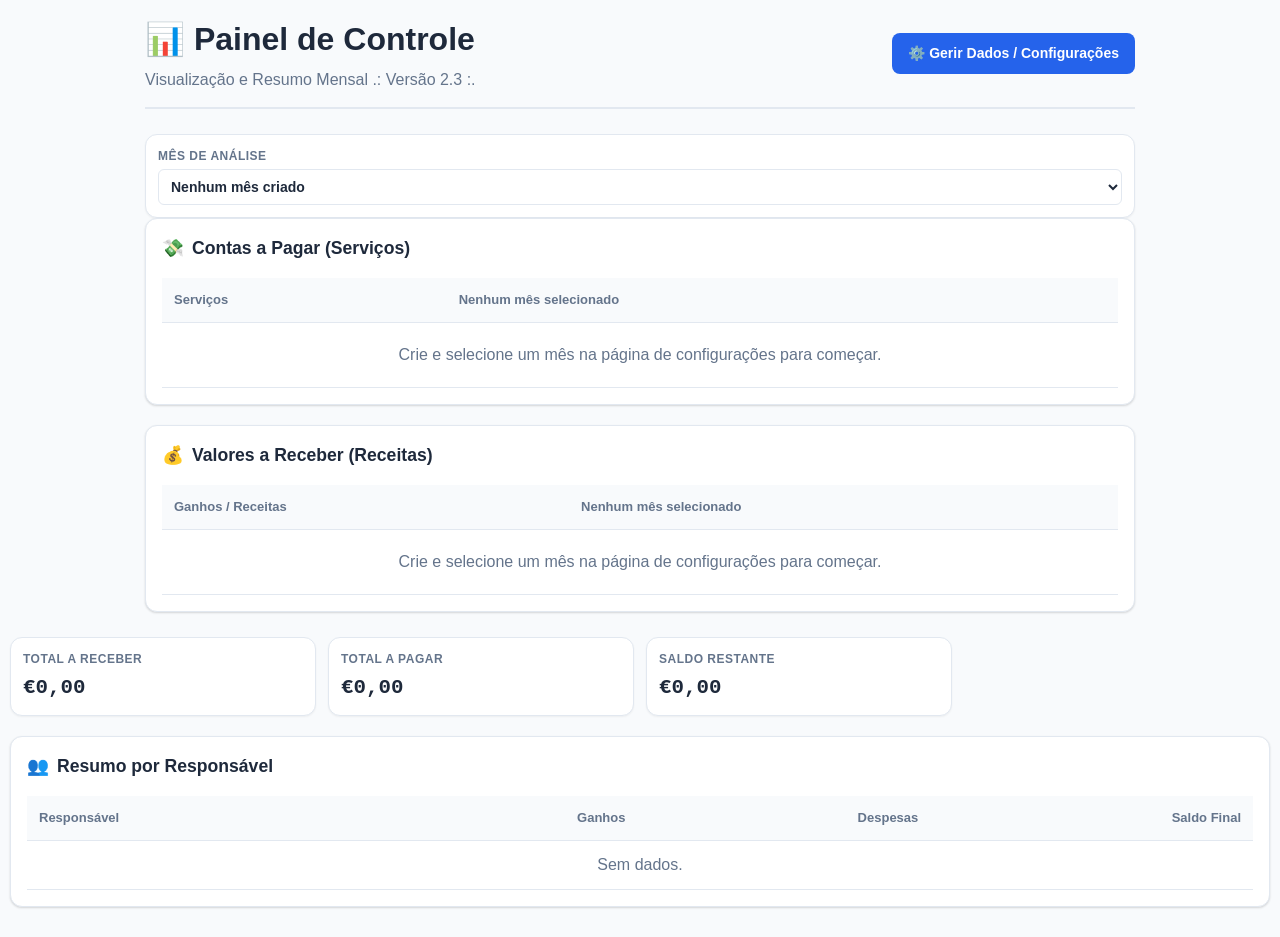
==== commit f16b53be: "Update index.html" ====
--- a/index.html
+++ b/index.html
@@ -12,7 +12,7 @@
         <header style="display: flex; justify-content: space-between; align-items: center; margin-bottom: 25px; padding-bottom: 15px; border-bottom: 2px solid var(--border-color);">
             <div>
                 <h1 style="margin: 0;">📊 Painel de Controle</h1>
-                <p style="margin: 5px 0 0 0; color: #64748b;">Visualização e Resumo Mensal .: Versão 2.2 :.</p>
+                <p style="margin: 5px 0 0 0; color: #64748b;">Visualização e Resumo Mensal .: Versão 2.3 :.</p>
             </div>
             <a href="config.html" class="btn" style="background-color: var(--primary-color); text-decoration: none; display: inline-flex; align-items: center; gap: 8px;">
                 ⚙️ Gerir Dados / Configurações
--- a/style.css
+++ b/style.css
@@ -26,12 +26,14 @@
     color: var(--text-color);
     line-height: 1.5;
     padding: 10px;
+    overflow-x: hidden; /* Garante que nada force uma barra de rolagem horizontal no body */
 }
 
 .container {
     max-width: 1000px;
     margin: 0 auto;
     padding: 5px;
+    width: 100%;
 }
 
 /* ==========================================================================
@@ -44,6 +46,7 @@
     margin-bottom: 20px;
     box-shadow: 0 1px 3px rgba(0, 0, 0, 0.05), 0 1px 2px rgba(0, 0, 0, 0.1);
     border: 1px solid var(--border-color);
+    width: 100%;
 }
 
 .card h2 {
@@ -121,6 +124,7 @@
     grid-template-columns: repeat(2, 1fr); /* 2 colunas no telemóvel */
     gap: 12px;
     margin-bottom: 20px;
+    width: 100%;
 }
 
 .dash-box {
@@ -149,6 +153,7 @@
     font-size: 1.3rem;
     font-weight: 700;
     font-family: monospace;
+    word-break: break-all;
 }
 
 .balance-positive { background-color: #f0fdf4; border-color: #bbf7d0; color: #166534; }
@@ -159,7 +164,7 @@
    ========================================================================== */
 .table-container {
     width: 100%;
-    overflow-x: visible; /* Não precisa de barra de rolagem horizontal */
+    overflow-x: hidden; /* Remove scroll desnecessário */
 }
 
 table {
@@ -202,95 +207,119 @@
     font-weight: bold;
     max-width: 120px;
     padding: 6px;
-    float: right; /* Alinha o input à direita na célula */
+    float: right;
 }
 
 /* ==========================================================================
    MEDIA QUERIES - MÁGICA RECEPTIVA PARA TELEMÓVEL
    ========================================================================== */
 @media (max-width: 600px) {
-    /* Ajustes de cabeçalho do topo */
-    header {
-        flex-direction: column;
+    /* CORREÇÃO DO INLINE-FLEX DO INDEX.HTML DO UTILIZADOR */
+    body > .container > header {
+        display: flex !important;
+        flex-direction: column !important;
         align-items: stretch !important;
-        gap: 12px;
+        gap: 15px !important;
         text-align: center;
     }
     
-    header .btn {
-        width: 100%;
-        justify-content: center;
-    }
-
-    /* TRANSFORMAÇÃO DA TABELA EM CARDS COESOS NO TELEMÓVEL */
+    body > .container > header div {
+        text-align: center !important;
+    }
+
+    body > .container > header .btn {
+        width: 100% !important;
+        justify-content: center !important;
+        display: flex !important;
+    }
+
+    /* TRANSFORMAÇÃO DE TODAS AS TABELAS EM CARDS COESOS NO TELEMÓVEL */
     table, thead, tbody, tfoot, tr, th, td {
-        display: block; 
-    }
-
-    /* Esconde o cabeçalho original da tabela que não serve no telemóvel */
+        display: block !important; 
+        width: 100% !important;
+    }
+
+    /* Esconde os cabeçalhos das tabelas no telemóvel */
     thead tr {
-        position: absolute;
-        top: -9999px;
-        left: -9999px;
-    }
-
-    /* Estiliza cada linha (serviço/receita) como um mini-card */
+        position: absolute !important;
+        top: -9999px !important;
+        left: -9999px !important;
+    }
+
+    /* Estiliza cada linha de dados como um mini-card */
     tbody tr {
         background: #f8fafc;
-        border: 1px solid var(--border-color);
+        border: 1px solid var(--border-color) !important;
         border-radius: 8px;
-        padding: 10px;
-        margin-bottom: 10px;
+        padding: 12px;
+        margin-bottom: 12px;
         overflow: hidden;
     }
 
-    /* Ajusta as células internas do mini-card */
     tbody td {
-        border: none;
-        padding: 6px 0;
-        width: 100%;
-        display: inline-block;
-    }
-
-    /* Faz o input monetário ocupar uma posição de destaque no mini-card */
-    tbody td:last-child {
-        border-top: 1px dashed var(--border-color);
+        border: none !important;
+        padding: 6px 0 !important;
+        display: flex !important;
+        justify-content: space-between !important;
+        align-items: center !important;
+        text-align: left !important;
+    }
+
+    /* SISTEMA DE LABELS AUTOMÁTICAS PARA A TABELA DE RESUMO NO TELEMÓVEL */
+    #breakdown-table tbody td:nth-of-type(1)::before { content: "Responsável: "; font-weight: bold; color: var(--secondary-color); }
+    #breakdown-table tbody td:nth-of-type(2)::before { content: "Ganhos: "; font-weight: bold; color: var(--secondary-color); }
+    #breakdown-table tbody td:nth-of-type(3)::before { content: "Despesas: "; font-weight: bold; color: var(--secondary-color); }
+    #breakdown-table tbody td:nth-of-type(4)::before { content: "Saldo Final: "; font-weight: bold; color: var(--secondary-color); }
+    
+    #breakdown-table tbody td {
+        border-bottom: 1px dashed var(--border-color) !important;
+    }
+    #breakdown-table tbody td:last-child {
+        border-bottom: none !important;
+    }
+
+    /* Linha do Input nas tabelas de Serviços e Receitas */
+    #expenses-table tbody td:last-child, 
+    #incomes-table tbody td:last-child {
+        border-top: 1px dashed var(--border-color) !important;
         margin-top: 6px;
-        padding-top: 10px;
-    }
-
+        padding-top: 10px !important;
+        display: block !important;
+    }
+
+    /* Ajuste fino dos inputs monetários no telemóvel */
     .currency-input {
-        max-width: 100%; /* Input expande para a largura do card no telemóvel */
-        width: 100%;
-        text-align: center; /* Facilita a digitação centralizada no telemóvel */
-        float: none;
-        font-size: 16px; /* Evita o zoom automático irritante do Safari/iOS */
-    }
-
-    /* Ajusta o rodapé (Totalizador) */
+        max-width: 100% !important;
+        width: 100% !important;
+        text-align: center !important;
+        float: none !important;
+        font-size: 16px !important; /* Impede o zoom automático no iOS */
+        margin-top: 5px;
+    }
+
+    /* Ajusta os rodapés (Totais das tabelas) */
     tfoot tr {
         background: #e2e8f0;
         border-radius: 8px;
         padding: 12px;
-        text-align: center;
-        font-weight: bold;
+        margin-top: 10px;
     }
     
     tfoot td {
-        border: none;
-        padding: 4px 0;
-        display: block;
-        text-align: center !important;
+        border: none !important;
+        padding: 4px 0 !important;
+        display: flex !important;
+        justify-content: space-between !important;
     }
 }
 
 /* Expansão do Dashboard para ecrãs maiores (Computador) */
 @media (min-width: 601px) {
     .dashboard {
-        grid-template-columns: repeat(4, 1fr); /* 4 colunas perfeitamente alinhadas */
+        grid-template-columns: repeat(4, 1fr);
     }
     .dash-box:first-child, 
     .balance-box {
-        grid-column: auto; /* Desfaz o efeito de ecrã inteiro do telemóvel */
-    }
-}
+        grid-column: auto;
+    }
+}
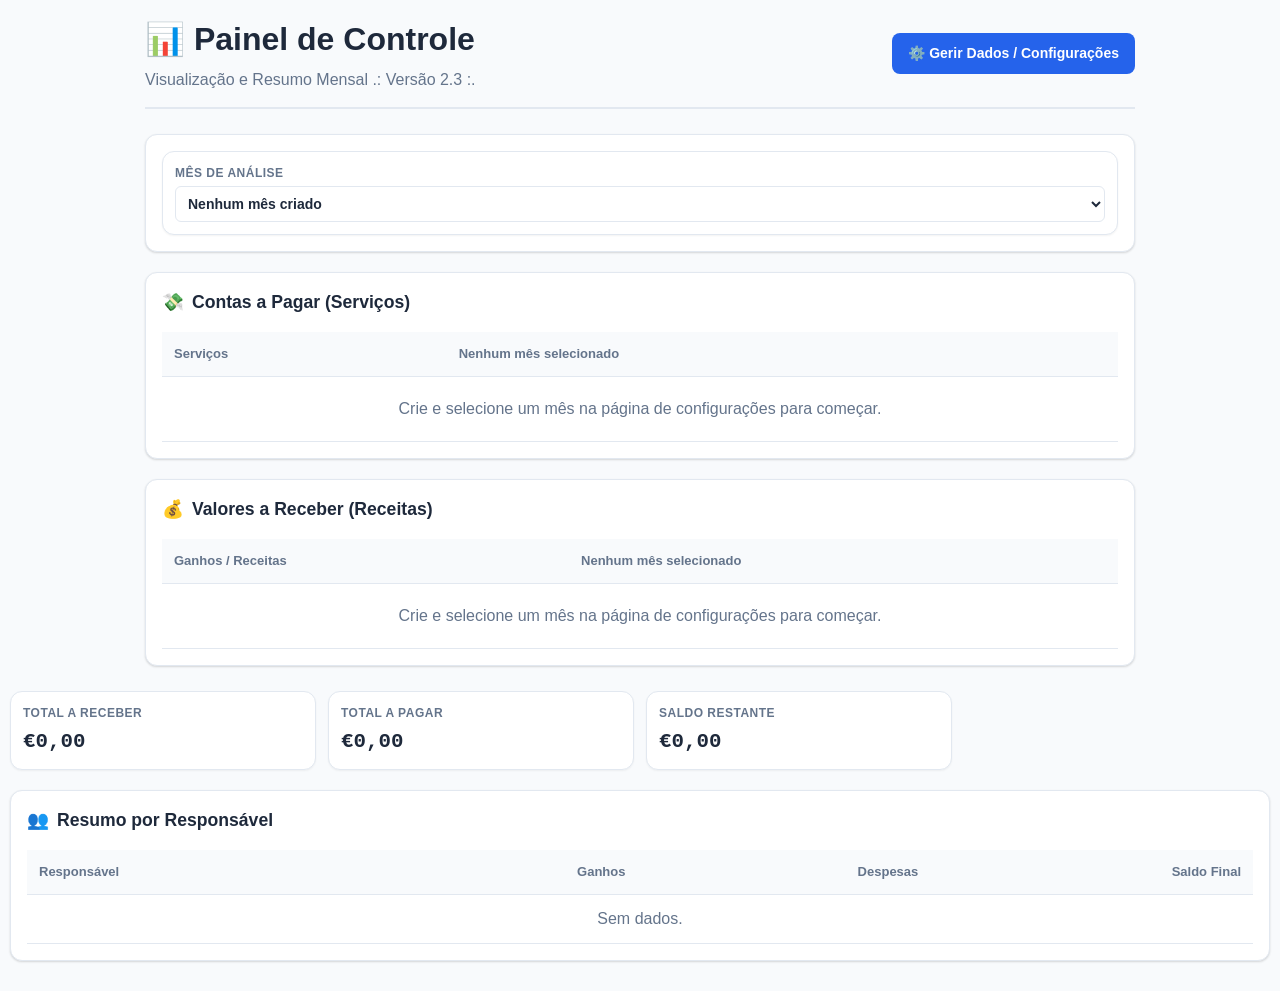
==== commit 508e82c8: "Update index.html" ====
--- a/index.html
+++ b/index.html
@@ -18,12 +18,12 @@
                 ⚙️ Gerir Dados / Configurações
             </a>
         </header>
-
+        <section class="card">
             <div class="dash-box">
                 <h3>Mês de Análise</h3>
                 <select id="dashboard-month-select" onchange="updateDashboard()" style="width: 100%; padding: 8px; border-radius: 6px; border: 1px solid var(--border-color); font-weight: bold;"></select>
             </div>
-
+        </section>
  
         <section class="card">
             <div class="card-header">
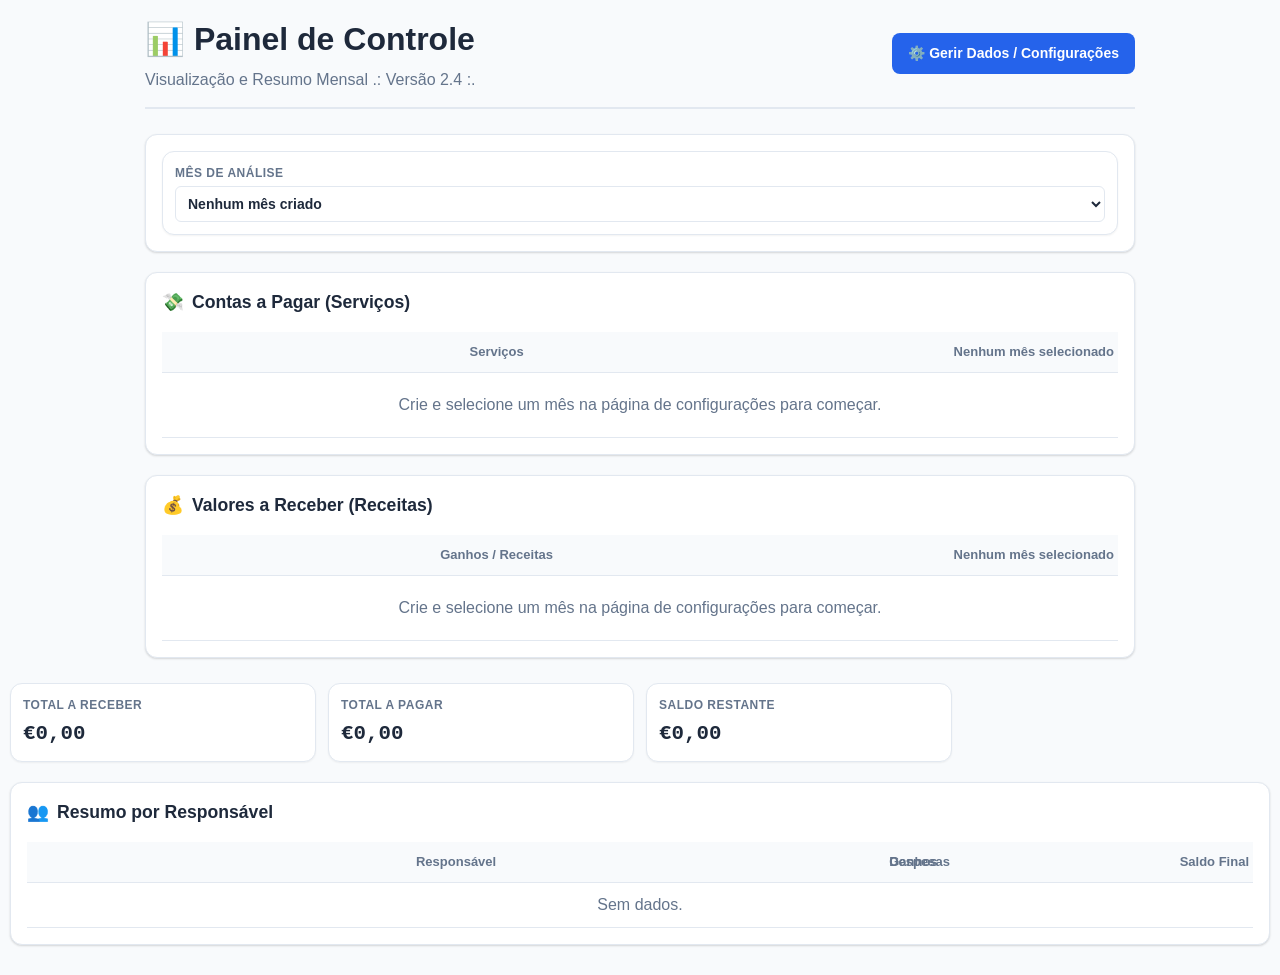
==== commit 0b194ccd: "Update index.html" ====
--- a/index.html
+++ b/index.html
@@ -12,7 +12,7 @@
         <header style="display: flex; justify-content: space-between; align-items: center; margin-bottom: 25px; padding-bottom: 15px; border-bottom: 2px solid var(--border-color);">
             <div>
                 <h1 style="margin: 0;">📊 Painel de Controle</h1>
-                <p style="margin: 5px 0 0 0; color: #64748b;">Visualização e Resumo Mensal .: Versão 2.3 :.</p>
+                <p style="margin: 5px 0 0 0; color: #64748b;">Visualização e Resumo Mensal .: Versão 2.4 :.</p>
             </div>
             <a href="config.html" class="btn" style="background-color: var(--primary-color); text-decoration: none; display: inline-flex; align-items: center; gap: 8px;">
                 ⚙️ Gerir Dados / Configurações
--- a/style.css
+++ b/style.css
@@ -26,7 +26,7 @@
     color: var(--text-color);
     line-height: 1.5;
     padding: 10px;
-    overflow-x: hidden; /* Garante que nada force uma barra de rolagem horizontal no body */
+    overflow-x: hidden; /* Bloqueia de vez o scroll para os lados */
 }
 
 .container {
@@ -93,7 +93,6 @@
     outline: 2px solid var(--primary-color);
 }
 
-/* Tags de utilizadores na página config */
 .tags-container {
     display: flex;
     flex-wrap: wrap;
@@ -121,7 +120,7 @@
    ========================================================================== */
 .dashboard {
     display: grid;
-    grid-template-columns: repeat(2, 1fr); /* 2 colunas no telemóvel */
+    grid-template-columns: repeat(2, 1fr);
     gap: 12px;
     margin-bottom: 20px;
     width: 100%;
@@ -135,7 +134,6 @@
     box-shadow: 0 1px 2px rgba(0,0,0,0.05);
 }
 
-/* Faz a caixa do Mês e do Saldo ocuparem a largura total no telemóvel */
 .dash-box:first-child, 
 .balance-box {
     grid-column: span 2;
@@ -160,23 +158,35 @@
 .balance-negative { background-color: #fef2f2; border-color: #fecaca; color: #991b1b; }
 
 /* ==========================================================================
-   ESTILOS DE TABELA (ESTRUTURA PARA DESKTOP)
+   ESTILOS DE TABELA MANIFESTADOS IGUAIS À IMAGEM (ESTABILIZADOS)
    ========================================================================== */
 .table-container {
     width: 100%;
-    overflow-x: hidden; /* Remove scroll desnecessário */
+    overflow-x: hidden; /* Remove de vez qualquer estouro para os lados */
 }
 
 table {
     width: 100%;
     border-collapse: collapse;
     margin-top: 5px;
+    table-layout: fixed; /* Força o navegador a respeitar as larguras exatas em % */
+}
+
+/* Define que a coluna de nomes ganha 55% de espaço e a de valores ganha 45% */
+th:first-child, td:first-child {
+    width: 55%;
+    word-wrap: break-word; /* Se o nome for muito longo, quebra a linha em vez de esticar */
+}
+
+th:last-child, td:last-child {
+    width: 45%;
+    text-align: right;
 }
 
 th, td {
-    padding: 12px;
-    text-align: left;
+    padding: 10px 4px; /* Otimiza o espaçamento para caber tudo em ecrãs pequenos */
     border-bottom: 1px solid var(--border-color);
+    vertical-align: middle;
 }
 
 th {
@@ -205,22 +215,24 @@
     text-align: right;
     font-family: monospace;
     font-weight: bold;
-    max-width: 120px;
+    width: 100%; /* Ocupa o espaço estipulado sem vazar */
+    max-width: 110px; /* Impede que fique exageradamente grande */
     padding: 6px;
-    float: right;
-}
-
-/* ==========================================================================
-   MEDIA QUERIES - MÁGICA RECEPTIVA PARA TELEMÓVEL
+    display: inline-block;
+}
+
+/* ==========================================================================
+   MEDIA QUERIES - APENAS AJUSTES FINOS DE ADAPTAÇÃO PARA CABEÇALHOS
    ========================================================================== */
 @media (max-width: 600px) {
-    /* CORREÇÃO DO INLINE-FLEX DO INDEX.HTML DO UTILIZADOR */
+    /* Força o topo a quebrar em duas linhas apenas se o telemóvel for minúsculo */
     body > .container > header {
         display: flex !important;
         flex-direction: column !important;
         align-items: stretch !important;
-        gap: 15px !important;
+        gap: 12px !important;
         text-align: center;
+        margin-bottom: 10px;
     }
     
     body > .container > header div {
@@ -230,90 +242,20 @@
     body > .container > header .btn {
         width: 100% !important;
         justify-content: center !important;
-        display: flex !important;
-    }
-
-    /* TRANSFORMAÇÃO DE TODAS AS TABELAS EM CARDS COESOS NO TELEMÓVEL */
-    table, thead, tbody, tfoot, tr, th, td {
-        display: block !important; 
-        width: 100% !important;
-    }
-
-    /* Esconde os cabeçalhos das tabelas no telemóvel */
-    thead tr {
-        position: absolute !important;
-        top: -9999px !important;
-        left: -9999px !important;
-    }
-
-    /* Estiliza cada linha de dados como um mini-card */
-    tbody tr {
-        background: #f8fafc;
-        border: 1px solid var(--border-color) !important;
-        border-radius: 8px;
-        padding: 12px;
-        margin-bottom: 12px;
-        overflow: hidden;
-    }
-
-    tbody td {
-        border: none !important;
-        padding: 6px 0 !important;
-        display: flex !important;
-        justify-content: space-between !important;
-        align-items: center !important;
-        text-align: left !important;
-    }
-
-    /* SISTEMA DE LABELS AUTOMÁTICAS PARA A TABELA DE RESUMO NO TELEMÓVEL */
-    #breakdown-table tbody td:nth-of-type(1)::before { content: "Responsável: "; font-weight: bold; color: var(--secondary-color); }
-    #breakdown-table tbody td:nth-of-type(2)::before { content: "Ganhos: "; font-weight: bold; color: var(--secondary-color); }
-    #breakdown-table tbody td:nth-of-type(3)::before { content: "Despesas: "; font-weight: bold; color: var(--secondary-color); }
-    #breakdown-table tbody td:nth-of-type(4)::before { content: "Saldo Final: "; font-weight: bold; color: var(--secondary-color); }
+    }
+
+    /* Garante que o input não faça zoom automático no iOS e telemóveis */
+    .currency-input {
+        font-size: 16px !important; 
+        max-width: 95px !important; /* Tamanho cirúrgico para caber no telemóvel com folga */
+    }
     
-    #breakdown-table tbody td {
-        border-bottom: 1px dashed var(--border-color) !important;
-    }
-    #breakdown-table tbody td:last-child {
-        border-bottom: none !important;
-    }
-
-    /* Linha do Input nas tabelas de Serviços e Receitas */
-    #expenses-table tbody td:last-child, 
-    #incomes-table tbody td:last-child {
-        border-top: 1px dashed var(--border-color) !important;
-        margin-top: 6px;
-        padding-top: 10px !important;
-        display: block !important;
-    }
-
-    /* Ajuste fino dos inputs monetários no telemóvel */
-    .currency-input {
-        max-width: 100% !important;
-        width: 100% !important;
-        text-align: center !important;
-        float: none !important;
-        font-size: 16px !important; /* Impede o zoom automático no iOS */
-        margin-top: 5px;
-    }
-
-    /* Ajusta os rodapés (Totais das tabelas) */
-    tfoot tr {
-        background: #e2e8f0;
-        border-radius: 8px;
-        padding: 12px;
-        margin-top: 10px;
-    }
-    
-    tfoot td {
-        border: none !important;
-        padding: 4px 0 !important;
-        display: flex !important;
-        justify-content: space-between !important;
-    }
-}
-
-/* Expansão do Dashboard para ecrãs maiores (Computador) */
+    th, td {
+        font-size: 13px; /* Encolhe ligeiramente as letras no telemóvel para evitar quebras feias */
+    }
+}
+
+/* Computador */
 @media (min-width: 601px) {
     .dashboard {
         grid-template-columns: repeat(4, 1fr);
@@ -322,4 +264,13 @@
     .balance-box {
         grid-column: auto;
     }
-}
+    th:first-child, td:first-child {
+        width: 70%; /* No computador o nome ganha mais destaque */
+    }
+    th:last-child, td:last-child {
+        width: 30%;
+    }
+    .currency-input {
+        max-width: 120px;
+    }
+}
